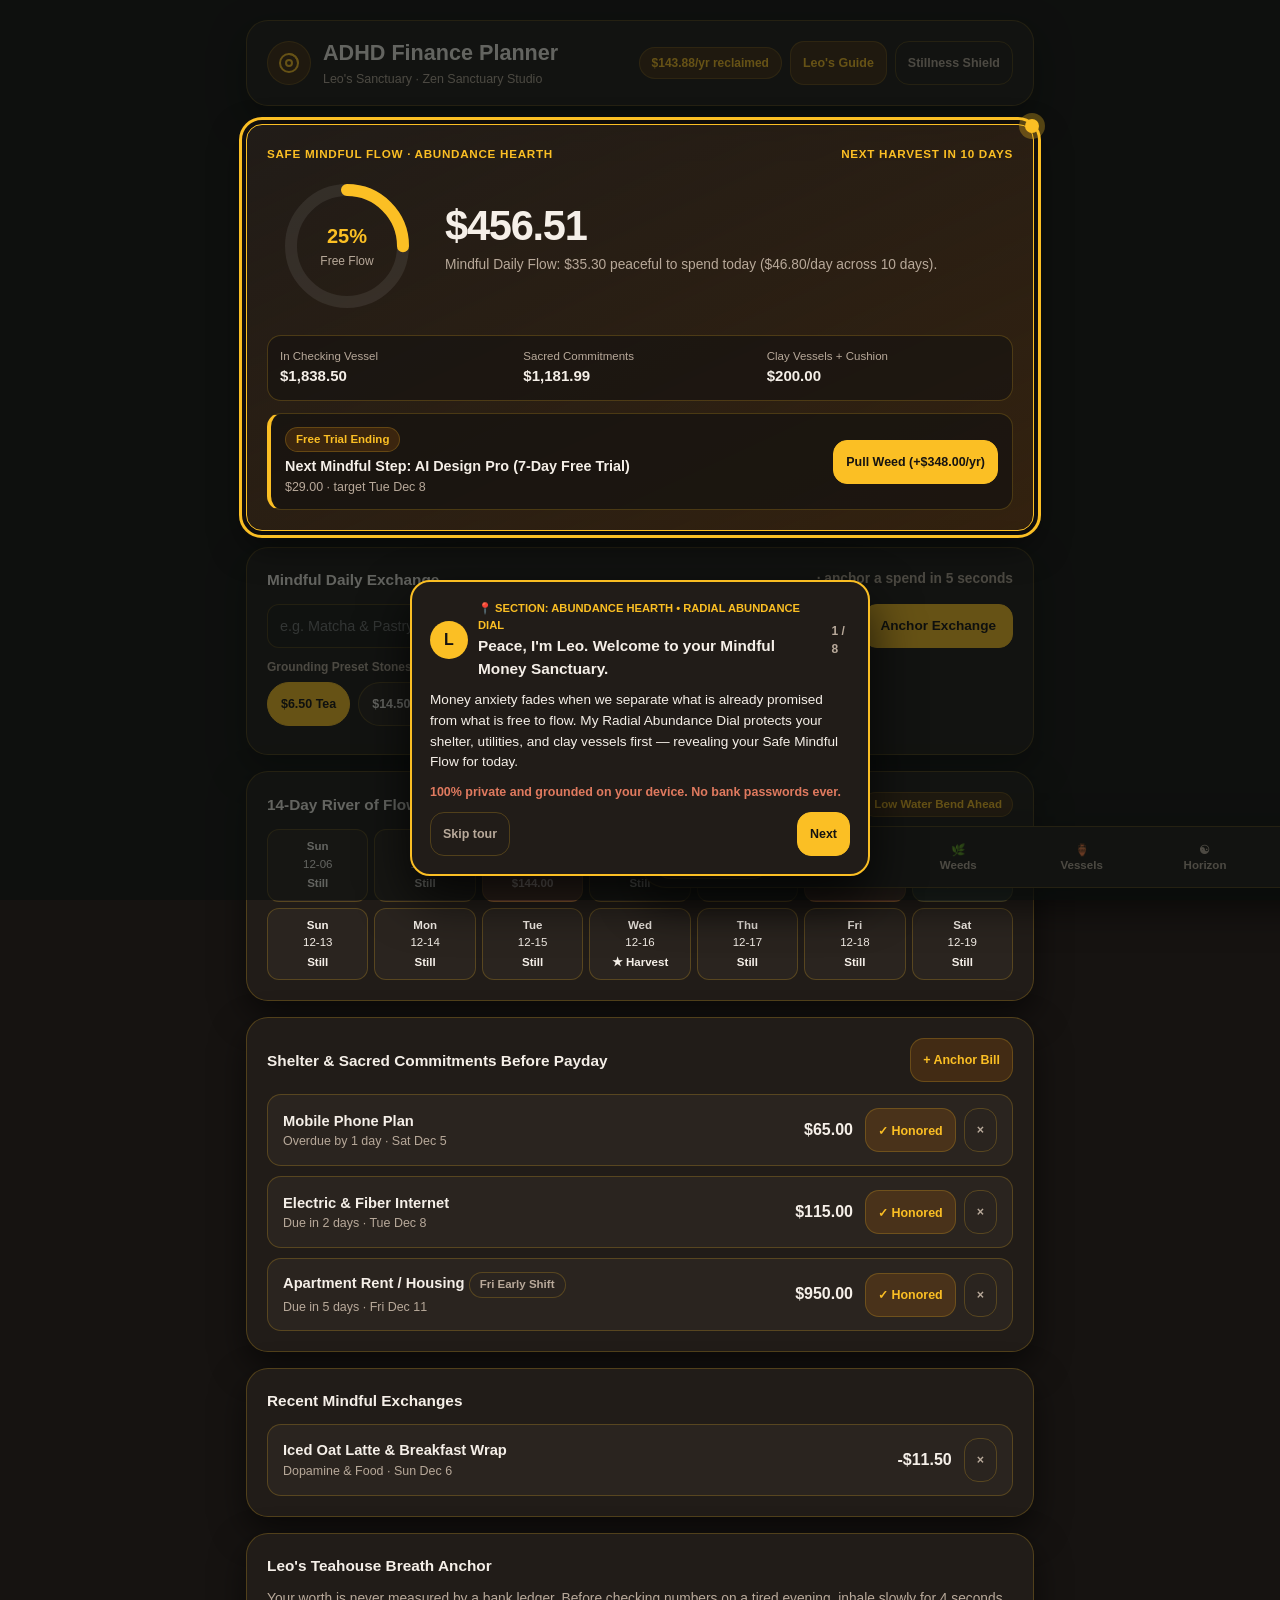
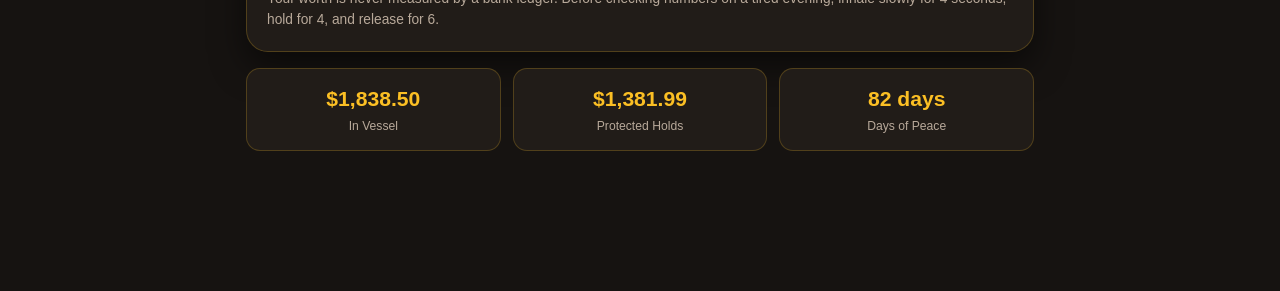
==== adhd-finance-planner-3/index.html @ 2d8dc76f "feat: publish tools and storefront" ====
<!DOCTYPE html>
<html lang="en">
<head>
  <meta charset="UTF-8">
  <meta name="viewport" content="width=device-width, initial-scale=1.0">
  <title>ADHD Finance Planner 3 — Wabi-Sabi Money Sanctuary, Radial Abundance Dial &amp; Payday Ritual</title>
  <meta name="description" content="A peaceful wabi-sabi personal finance sanctuary for neurodivergent minds: Radial SVG Abundance Dial, 4-Vessel Payday Tea Ritual, Pulling-the-Weeds Subscription Radar, Clay Sinking Vessels &amp; Grounded Net Worth Horizon. 100% private offline PWA.">
  <meta name="theme-color" content="#161311">
  <link rel="manifest" href="manifest.json">
  <link rel="apple-touch-icon" href="assets/apple-touch-icon.png">
  <link rel="icon" type="image/png" sizes="32x32" href="assets/favicon-32.png">
  <style id="zero-blur-lockout">
    #tutorial-overlay, .tutorial-overlay {
      backdrop-filter: none !important;
      -webkit-backdrop-filter: none !important;
      filter: none !important;
    }
  </style>
  <link rel="stylesheet" href="css/theme.css?v=3.0.2">
  <link rel="stylesheet" href="css/app.css?v=3.0.2">
  <link rel="stylesheet" href="css/components.css?v=3.0.2">
</head>
<body data-theme="wabi-sabi" data-active-tab="hearth">

  <div class="sanctuary-shell">
    <header class="app-header">
      <div class="brand-wrapper">
        <div class="brand-stone" aria-hidden="true">
          <svg width="24" height="24" viewBox="0 0 24 24" fill="none" stroke="currentColor" stroke-width="2" stroke-linecap="round" stroke-linejoin="round"><circle cx="12" cy="12" r="9"/><path d="M12 3a9 9 0 0 1 9 9"/><circle cx="12" cy="12" r="3"/></svg>
        </div>
        <div>
          <h1 class="brand-title">ADHD Finance Planner</h1>
          <div class="brand-subtitle">Leo's Sanctuary · Zen Sanctuary Studio</div>
        </div>
      </div>

      <div class="header-actions">
        <span id="badge-tax-saved" class="badge-pill" title="Annual energy reclaimed from pulled subscription weeds">$0.00/yr reclaimed</span>
        <button id="btn-launch-tour" class="btn btn-sm btn-secondary" type="button">Leo's Guide</button>
        <button id="btn-toggle-fog" class="btn btn-sm btn-ghost" type="button" aria-pressed="false">Stillness Shield</button>
      </div>
    </header>

    <!-- Screen 1: Hearth (Radial Abundance Dial & Daily Mindful Flow) -->
    <main id="screen-hearth" class="app-screen active">
      <section id="hero-pulse" class="card hero-card" aria-label="Abundance Hearth &amp; Radial Dial">
        <div id="radial-abundance-dial"></div>
      </section>

      <section class="card fog-hide" aria-label="Mindful daily exchange">
        <div class="card-title">
          <span>Mindful Daily Exchange</span>
          <span class="muted">· anchor a spend in 5 seconds</span>
        </div>
        <div class="inline-form">
          <input id="qa-spend-title" class="input" type="text" maxlength="120" placeholder="e.g. Matcha &amp; Pastry, Market Groceries, Book" autocomplete="off">
          <input id="qa-spend-amount" class="input" type="number" min="0.01" max="100000" step="0.01" value="6.50" style="max-width:125px;" aria-label="Exchange amount">
          <button id="btn-qa-spend" class="btn btn-primary" type="button">Anchor Exchange</button>
        </div>
        <div class="chip-label">Grounding Preset Stones</div>
        <div id="qa-amount-chips" class="chip-row" role="group" aria-label="Exchange presets">
          <button type="button" class="chip selected" data-cents="650" data-label="Warm Tea / Coffee">$6.50 Tea</button>
          <button type="button" class="chip" data-cents="1450" data-label="Nourishing Bowl">$14.50 Meal</button>
          <button type="button" class="chip" data-cents="3500" data-label="Market Provisions">$35.00 Market</button>
          <button type="button" class="chip" data-cents="2000" data-label="Small Joy Gift">$20.00 Joy</button>
        </div>
      </section>

      <section class="card fog-hide" aria-label="14-day river of cashflow">
        <div class="card-title">
          <span>14-Day River of Flow</span>
          <span id="weather-status-tag" class="tag ok">Gentle Current</span>
        </div>
        <div id="weather-ribbon" class="weather-grid"></div>
      </section>

      <section class="card fog-hide" aria-label="Shelter and sacred commitments">
        <div class="card-title">
          <span>Shelter &amp; Sacred Commitments Before Payday</span>
          <button class="btn btn-secondary btn-sm" type="button" data-open-modal="modal-add-bill">+ Anchor Bill</button>
        </div>
        <div id="pulse-bills-list" class="list"></div>
      </section>

      <section class="card fog-hide" aria-label="Recent mindful exchanges">
        <div class="card-title">Recent Mindful Exchanges</div>
        <div id="recent-tx-list" class="list"></div>
      </section>

      <section id="teahouse-breath-card" class="card fog-hide" aria-label="Leo's Grounding Breath">
        <div class="card-title">Leo's Teahouse Breath Anchor</div>
        <p class="muted">Your worth is never measured by a bank ledger. Before checking numbers on a tired evening, inhale slowly for 4 seconds, hold for 4, and release for 6.</p>
      </section>

      <section class="stat-grid fog-hide" aria-label="Sanctuary harmony metrics">
        <div class="stat"><div id="stat-checking" class="stat-num">$0.00</div><div class="stat-label">In Vessel</div></div>
        <div class="stat"><div id="stat-promised" class="stat-num">$0.00</div><div class="stat-label">Protected Holds</div></div>
        <div class="stat"><div id="stat-runway" class="stat-num">0 days</div><div class="stat-label">Days of Peace</div></div>
      </section>
    </main>

    <!-- Screen 2: Flow (Mindful Payday Tea Ritual — 4-Vessel Pour) -->
    <section id="screen-flow" class="app-screen">
      <div class="screen-head">
        <div>
          <h2>Mindful Payday Tea Ritual</h2>
          <p class="muted">When abundance arrives, pour every penny calmly across 4 clay vessels.</p>
        </div>
      </div>

      <div id="autopilot-card" class="card">
        <div class="card-title">1. Prepare Your Incoming Harvest</div>
        <div class="grid-2">
          <label class="field">
            <span>Harvest Label</span>
            <input id="pay-label" class="input" type="text" maxlength="80" value="Bi-Weekly Harvest" autocomplete="off">
          </label>
          <label class="field">
            <span>Net Harvest Amount ($)</span>
            <input id="pay-amount" class="input" type="number" min="1" max="1000000" step="0.01" value="2400.00">
          </label>
        </div>
        <div class="chip-label">Choose Your 4-Vessel Pour Harmony</div>
        <div id="pay-preset-chips" class="chip-row" role="group" aria-label="Payday pour presets">
          <button type="button" class="chip selected" data-preset="balanced">Balanced Harmony 50 / 20 / 10 / 20</button>
          <button type="button" class="chip" data-preset="catchup">Shelter Grounding 60 / 15 / 15 / 10</button>
          <button type="button" class="chip" data-preset="freelance">Artisan Tax Cushion 45 / 25 / 15 / 15</button>
          <button type="button" class="chip" data-preset="gentle">Restorative Joy 50 / 15 / 10 / 25</button>
        </div>

        <div id="autopilot-preview" class="split-grid"></div>

        <div class="row-actions">
          <button id="btn-run-autopilot" class="btn btn-primary" type="button">Pour Paycheck Ritual</button>
        </div>
      </div>

      <div class="card">
        <div class="card-title">Past Payday Tea Rituals</div>
        <div id="paycheck-history-list" class="list"></div>
      </div>
    </section>

    <!-- Screen 3: Weeds (Pulling the Weeds — Subscription & Trial Sanctuary) -->
    <section id="screen-weeds" class="app-screen">
      <div class="screen-head">
        <div>
          <h2>Pulling the Weeds · Subscription Sanctuary</h2>
          <p class="muted">Spot free trials before they take root and turn pulled weeds into Reclaimed Yearly Energy.</p>
        </div>
        <button class="btn btn-primary btn-sm" type="button" data-open-modal="modal-add-sub">+ Note Sub / Trial</button>
      </div>

      <div id="radar-trophy-card" class="card"></div>

      <div class="card">
        <div class="card-title">
          <span>Garden Beds (Active Drains vs. Pulled Weeds)</span>
          <div id="radar-filter" class="chip-row" role="group" aria-label="Garden filter">
            <button type="button" class="chip selected" data-sub-filter="active">Growing &amp; Trials</button>
            <button type="button" class="chip" data-sub-filter="cancelled">Pulled Weeds (Reclaimed)</button>
          </div>
        </div>
        <div id="subs-list" class="list"></div>
      </div>

      <div class="card">
        <div class="card-title">Shame-Free Catch-Up Chamber</div>
        <p class="muted" style="margin-bottom:10px;">No flashing alarms. Choose one gentle path for any overdue stone or ending trial:</p>
        <div id="triage-list" class="list"></div>
      </div>
    </section>

    <!-- Screen 4: Vessels (Clay Sinking Vessels) -->
    <section id="screen-vessels" class="app-screen">
      <div class="screen-head">
        <div>
          <h2>Clay Sinking Vessels</h2>
          <p class="muted">Fill quiet vessels drop by drop for seasonal renewals, car care, and future rest.</p>
        </div>
        <button class="btn btn-primary btn-sm" type="button" data-open-modal="modal-add-bucket">+ Shape Vessel</button>
      </div>

      <div id="buckets-card" class="card">
        <div id="buckets-list" class="list"></div>
      </div>
    </section>

    <!-- Screen 5: Horizon (Peace & Grounded Net Worth) -->
    <section id="screen-horizon" class="app-screen">
      <div class="screen-head">
        <div>
          <h2>Grounded Horizon &amp; Net Worth</h2>
          <p class="muted">Your complete offline sanctuary balance sheet with anti-double-counting sync.</p>
        </div>
      </div>

      <div id="wealth-summary-card" class="card"></div>

      <div class="card">
        <div class="card-title">Grounding Checking Sync (Anti-Double-Counting)</div>
        <p class="muted" style="margin-bottom:10px;">Enter your current checking balance anytime. Today's earlier logged exchanges are never deducted twice.</p>
        <div class="inline-form">
          <input id="sync-balance-input" class="input" type="number" step="0.01" placeholder="Current checking balance ($)">
          <button id="btn-sync-balance" class="btn btn-primary" type="button">Ground Balance</button>
        </div>
      </div>

      <div class="card">
        <div class="card-title">All Sanctuary Vessels &amp; Debts</div>
        <div id="accounts-list" class="list"></div>
        <div class="inline-form" style="margin-top:12px;">
          <input id="new-acct-name" class="input" type="text" maxlength="60" placeholder="Vessel name (e.g. Peace Reserve)">
          <select id="new-acct-type" class="input" style="max-width:155px;" aria-label="Account type">
            <option value="checking">Checking</option>
            <option value="savings">Savings / Cushion</option>
            <option value="debt">Card / Loan</option>
          </select>
          <input id="new-acct-bal" class="input" type="number" step="0.01" value="0" style="max-width:120px;" aria-label="Balance">
          <button id="btn-add-account" class="btn btn-secondary" type="button">Add Vessel</button>
        </div>
      </div>
    </section>

    <!-- Screen 6: Settings -->
    <section id="screen-settings" class="app-screen">
      <div class="screen-head">
        <div>
          <h2>Sanctuary Calibration</h2>
          <p class="muted">Your thoughts and numbers never leave this device. Zero cloud tracking.</p>
        </div>
      </div>

      <div class="card">
        <div class="card-title">Wabi-Sabi Sanctuary Aesthetics</div>
        <div id="theme-picker" class="chip-row"></div>
        <label class="switch-row">
          <span>Soft wooden chime on completion</span>
          <input id="set-sound" type="checkbox" checked>
        </label>
      </div>

      <div class="card">
        <div class="card-title">Payday Rhythm &amp; Bare-Bones Peace Floor</div>
        <div class="grid-2">
          <label class="field">
            <span>Next Payday Date</span>
            <input id="set-next-payday" class="input" type="date">
          </label>
          <label class="field">
            <span>Monthly Bare-Bones Peace Floor ($)</span>
            <input id="set-survival" class="input" type="number" min="100" max="100000" step="50" value="2200">
          </label>
        </div>
        <div class="grid-2">
          <label class="field">
            <span>Forgiveness "Oops Cushion" ($)</span>
            <input id="set-oops" class="input" type="number" min="0" max="10000" step="5" value="50">
          </label>
          <label class="field">
            <span>Currency Symbol</span>
            <select id="set-currency" class="input">
              <option value="USD">USD ($)</option>
              <option value="CAD">CAD (CA$)</option>
              <option value="GBP">GBP (£)</option>
              <option value="EUR">EUR (€)</option>
              <option value="AUD">AUD (A$)</option>
            </select>
          </label>
        </div>
        <button id="btn-save-settings" class="btn btn-primary btn-sm" type="button">Save Sanctuary Rhythm</button>
      </div>

      <div class="card">
        <div class="card-title">Clean Slate, Sample Stones &amp; Local Backups</div>
        <div class="row-actions">
          <button id="btn-clean-slate" class="btn btn-secondary" type="button">🧹 Start Clean Slate</button>
          <button id="btn-load-sample" class="btn btn-secondary" type="button">🌱 Load Sample Data</button>
          <button id="btn-restart-tour" class="btn btn-ghost" type="button">Replay Leo's Tour</button>
        </div>
        <div class="row-actions" style="margin-top:10px;">
          <button id="btn-export-json" class="btn btn-secondary" type="button">Export JSON Backup</button>
          <button id="btn-import-json" class="btn btn-secondary" type="button">Import JSON Backup</button>
          <input id="file-import" type="file" accept="application/json,.json" style="display:none;">
          <button id="btn-reset-data" class="btn btn-danger-soft" type="button">Clear All Stones</button>
        </div>
      </div>
    </section>

    <!-- Curved Floating Zen Island Navigation (6 % 6 === 0 desktop, 6 % 3 === 0 mobile) -->
    <nav id="bottom-nav" class="zen-island-nav" aria-label="Sanctuary Navigation">
      <button class="nav-btn active" type="button" data-tab="hearth"><span class="nav-ico">🕯</span><span>Hearth</span></button>
      <button class="nav-btn" type="button" data-tab="flow"><span class="nav-ico">🍵</span><span>Pay Ritual</span></button>
      <button class="nav-btn" type="button" data-tab="weeds"><span class="nav-ico">🌿</span><span>Weeds</span></button>
      <button class="nav-btn" type="button" data-tab="vessels"><span class="nav-ico">🏺</span><span>Vessels</span></button>
      <button class="nav-btn" type="button" data-tab="horizon"><span class="nav-ico">☯</span><span>Horizon</span></button>
      <button class="nav-btn" type="button" data-tab="settings"><span class="nav-ico">⚙</span><span>Sanctuary</span></button>
    </nav>
  </div>

  <!-- Modal 1: Add Bill -->
  <div id="modal-add-bill" class="app-modal" role="dialog" aria-modal="true" aria-labelledby="add-bill-h">
    <div class="modal-card">
      <div class="modal-head">
        <h3 id="add-bill-h">Anchor Sacred Commitment / Bill</h3>
        <button class="btn-x" type="button" data-close-modal="modal-add-bill" aria-label="Close">×</button>
      </div>
      <label class="field"><span>Commitment Title</span><input id="bill-title" class="input" type="text" maxlength="120" placeholder="e.g. Sanctuary Rent, Warmth &amp; Light"></label>
      <div class="grid-2">
        <label class="field"><span>Amount ($)</span><input id="bill-amount" class="input" type="number" min="0.01" step="0.01" value="85.00"></label>
        <label class="field"><span>Due Date</span><input id="bill-due" class="input" type="date"></label>
      </div>
      <label class="switch-row"><span>Shift weekend due dates to Friday early</span><input id="bill-weekend" type="checkbox" checked></label>
      <p id="bill-error" class="form-error" role="alert"></p>
      <div class="row-actions">
        <button id="btn-save-bill" class="btn btn-primary" type="button">Anchor Bill</button>
        <button class="btn btn-ghost" type="button" data-close-modal="modal-add-bill">Cancel</button>
      </div>
    </div>
  </div>

  <!-- Modal 2: Add Subscription -->
  <div id="modal-add-sub" class="app-modal" role="dialog" aria-modal="true" aria-labelledby="add-sub-h">
    <div class="modal-card">
      <div class="modal-head">
        <h3 id="add-sub-h">Note Subscription or Free Trial</h3>
        <button class="btn-x" type="button" data-close-modal="modal-add-sub" aria-label="Close">×</button>
      </div>
      <label class="field"><span>Service Name</span><input id="sub-name" class="input" type="text" maxlength="120" placeholder="e.g. Meditation App Trial, Streaming"></label>
      <div class="grid-2">
        <label class="field"><span>Cost ($)</span><input id="sub-amount" class="input" type="number" min="0.01" step="0.01" value="14.99"></label>
        <label class="field"><span>Billing Cycle</span><select id="sub-cycle" class="input">
          <option value="monthly">Monthly</option>
          <option value="yearly">Yearly</option>
          <option value="quarterly">Quarterly</option>
          <option value="weekly">Weekly</option>
        </select></label>
      </div>
      <div class="grid-2">
        <label class="field"><span>Next Renewal / Trial End</span><input id="sub-next-date" class="input" type="date"></label>
        <label class="field"><span>Cancel-By Alert Lead (Days)</span><input id="sub-lead-days" class="input" type="number" min="1" max="30" value="3"></label>
      </div>
      <label class="switch-row"><span>Mark as Free Trial Weed (High Alert)</span><input id="sub-is-trial" type="checkbox"></label>
      <p id="sub-error" class="form-error" role="alert"></p>
      <div class="row-actions">
        <button id="btn-save-sub" class="btn btn-primary" type="button">Plant Note</button>
        <button class="btn btn-ghost" type="button" data-close-modal="modal-add-sub">Cancel</button>
      </div>
    </div>
  </div>

  <!-- Modal 3: Add Clay Vessel -->
  <div id="modal-add-bucket" class="app-modal" role="dialog" aria-modal="true" aria-labelledby="add-bucket-h">
    <div class="modal-card">
      <div class="modal-head">
        <h3 id="add-bucket-h">Shape Clay Sinking Vessel</h3>
        <button class="btn-x" type="button" data-close-modal="modal-add-bucket" aria-label="Close">×</button>
      </div>
      <label class="field"><span>Vessel Name</span><input id="bucket-name" class="input" type="text" maxlength="80" placeholder="e.g. Car Care, Annual Renewals, Retreat"></label>
      <div class="grid-2">
        <label class="field"><span>Full Vessel Target ($)</span><input id="bucket-target" class="input" type="number" min="1" step="1" value="600"></label>
        <label class="field"><span>Already Stored ($)</span><input id="bucket-saved" class="input" type="number" min="0" step="1" value="100"></label>
      </div>
      <label class="field"><span>Per-Payday Gentle Pour ($)</span><input id="bucket-hold" class="input" type="number" min="0" step="1" value="50"></label>
      <label class="switch-row"><span>Protect this pour from daily Mindful Flow</span><input id="bucket-autohold" type="checkbox" checked></label>
      <p id="bucket-error" class="form-error" role="alert"></p>
      <div class="row-actions">
        <button id="btn-save-bucket" class="btn btn-primary" type="button">Shape Vessel</button>
        <button class="btn btn-ghost" type="button" data-close-modal="modal-add-bucket">Cancel</button>
      </div>
    </div>
  </div>

  <!-- Modal 4: Confirm -->
  <div id="modal-confirm" class="app-modal" role="dialog" aria-modal="true" aria-labelledby="confirm-h">
    <div class="modal-card">
      <div class="modal-head">
        <h3 id="confirm-h">Gentle Confirmation</h3>
        <button class="btn-x" type="button" data-close-modal="modal-confirm" aria-label="Close">×</button>
      </div>
      <p id="confirm-text" class="muted" style="margin-bottom:14px;"></p>
      <div class="row-actions">
        <button id="btn-confirm-yes" class="btn btn-danger-soft" type="button">Yes, release</button>
        <button class="btn btn-ghost" type="button" data-close-modal="modal-confirm">Keep as is</button>
      </div>
    </div>
  </div>

  <div id="toast" class="toast" role="status" aria-live="polite"></div>

  <!-- Guided Tour Overlay (Rules 16, 17, 18, 20) -->
  <div id="tutorial-overlay" class="tutorial-overlay" style="display:none;">
    <div id="tutorial-card" class="tutorial-card" style="display:none;" role="dialog" aria-live="polite" aria-labelledby="tutorial-title">
      <div class="tour-head">
        <div class="tour-avatar" aria-hidden="true">L</div>
        <div>
          <div id="tutorial-section-tag" class="tour-tag"></div>
          <div id="tutorial-title" class="tour-title"></div>
        </div>
        <div id="tutorial-step-count" class="tour-count"></div>
      </div>
      <p id="tutorial-message" class="tour-msg"></p>
      <p id="tutorial-hint" class="tour-hint"></p>
      <div class="tour-actions">
        <button id="tutorial-btn-skip" class="btn btn-ghost btn-sm" type="button">Skip tour</button>
        <span class="spacer"></span>
        <button id="tutorial-btn-prev" class="btn btn-secondary btn-sm" type="button">Back</button>
        <button id="tutorial-btn-next" class="btn btn-primary btn-sm" type="button">Next</button>
      </div>
    </div>
  </div>

  <script>
    if ('caches' in window) {
      caches.keys().then(function (keys) {
        keys.forEach(function (k) {
          if (k.indexOf('adhd-finance-planner-3-v1') !== -1) caches.delete(k);
        });
      }).catch(function () {});
    }
  </script>
  <script src="js/engine.js?v=3.0.2"></script>
  <script src="js/storage.js?v=3.0.2"></script>
  <script src="js/config.js?v=3.0.2"></script>
  <script src="js/tutorials.js?v=3.0.2"></script>
  <script src="js/app.js?v=3.0.2"></script>
</body>
</html>
---- adhd-finance-planner-3/css/theme.css ----
/**
 * ADHD Finance Planner 3 — Edition 3 (Zen Sanctuary Studio / Leo) Theme Tokens
 * Shop 3 Brand DNA: Warm Linen/Espresso Canvas (#161311), Earthy Sand Surfaces (#211c18), Warm Amber Accents (#fbbf24 / #d97706).
 */
:root,
body[data-theme="wabi-sabi"] {
  --bg-primary: #161311;
  --bg-elevated: #1c1815;
  --surface: #211c18;
  --surface-muted: #2a241f;
  --text-main: #f5efe8;
  --text-muted: #b8a99a;
  --border: rgba(251, 191, 36, 0.22);
  --accent: #fbbf24;
  --accent-strong: #d97706;
  --accent-soft: rgba(217, 119, 6, 0.18);
  --terracotta: #e07a5f;
  --ok: #81b29a;
  --ok-soft: rgba(129, 178, 154, 0.18);
  --shadow: 0 14px 34px rgba(0, 0, 0, 0.52);
  --radius: 22px;
  --radius-sm: 14px;
}

body[data-theme="terracotta-dawn"] {
  --bg-primary: #1c1412;
  --bg-elevated: #241917;
  --surface: #2b1e1b;
  --surface-muted: #362622;
  --text-main: #fbf0ec;
  --text-muted: #cfa99e;
  --border: rgba(224, 122, 95, 0.28);
  --accent: #e07a5f;
  --accent-strong: #c85d41;
  --accent-soft: rgba(224, 122, 95, 0.18);
  --terracotta: #f4a261;
  --ok: #81b29a;
  --ok-soft: rgba(129, 178, 154, 0.18);
}

body[data-theme="moss-garden"] {
  --bg-primary: #131714;
  --bg-elevated: #19201b;
  --surface: #1f2721;
  --surface-muted: #28332b;
  --text-main: #eef3ef;
  --text-muted: #a3b5a7;
  --border: rgba(129, 178, 154, 0.26);
  --accent: #81b29a;
  --accent-strong: #5f947a;
  --accent-soft: rgba(129, 178, 154, 0.18);
  --terracotta: #d4a373;
  --ok: #81b29a;
  --ok-soft: rgba(129, 178, 154, 0.18);
}

body[data-theme="espresso-zen"] {
  --bg-primary: #0e0c0a;
  --bg-elevated: #15120f;
  --surface: #1c1814;
  --surface-muted: #25201b;
  --text-main: #f7f3ee;
  --text-muted: #b0a293;
  --border: rgba(217, 119, 6, 0.26);
  --accent: #d97706;
  --accent-strong: #b45309;
  --accent-soft: rgba(217, 119, 6, 0.18);
  --terracotta: #fbbf24;
  --ok: #81b29a;
  --ok-soft: rgba(129, 178, 154, 0.18);
}
---- adhd-finance-planner-3/css/app.css ----
/**
 * ADHD Finance Planner 3 — Edition 3 (Zen Sanctuary Studio / Leo) Wabi-Sabi Sanctuary Shell
 * Enforces G-03 (Curved Zen Island Nav + Radial SVG Abundance Dial), G-04 (#161311),
 * G-05 (<400px 3x2 grid), G-14 (6%6==0, 6%3==0 nav symmetry), G-15 (edge hygiene).
 */
*, *::before, *::after {
  box-sizing: border-box;
  margin: 0;
  padding: 0;
}

html, body {
  background-color: var(--bg-primary);
  color: var(--text-main);
  font-family: -apple-system, BlinkMacSystemFont, "Segoe UI", Roboto, Helvetica, Arial, sans-serif;
  line-height: 1.52;
  min-height: 100vh;
  overflow-x: hidden;
  -webkit-font-smoothing: antialiased;
}

.sanctuary-shell {
  max-width: 820px;
  margin: 0 auto;
  padding: 20px 16px 140px;
  min-width: 0;
}

.app-header {
  display: flex;
  align-items: center;
  justify-content: space-between;
  gap: 12px;
  flex-wrap: wrap;
  padding: 16px 20px;
  background: var(--surface);
  border: 1px solid var(--border);
  border-radius: var(--radius);
  box-shadow: var(--shadow);
  margin-bottom: 18px;
  min-width: 0;
}

.brand-wrapper {
  display: flex;
  align-items: center;
  gap: 12px;
  min-width: 0;
}

.brand-stone {
  width: 44px;
  height: 44px;
  border-radius: 50%;
  background: var(--accent-soft);
  color: var(--accent);
  border: 1px solid var(--border);
  display: flex;
  align-items: center;
  justify-content: center;
  flex-shrink: 0;
}

.brand-title {
  font-size: clamp(1.1rem, 2.4vw, 1.35rem);
  font-weight: 800;
  color: var(--text-main);
  word-break: break-word;
}

.brand-subtitle {
  font-size: 0.78rem;
  color: var(--text-muted);
}

.header-actions {
  display: flex;
  align-items: center;
  gap: 8px;
  flex-wrap: wrap;
}

.app-screen {
  display: none;
  flex-direction: column;
  gap: 16px;
  min-width: 0;
}

.app-screen.active {
  display: flex;
}

body.fog .fog-hide {
  display: none !important;
}

.screen-head {
  display: flex;
  align-items: flex-start;
  justify-content: space-between;
  gap: 12px;
  flex-wrap: wrap;
}

.screen-head h2 {
  font-size: clamp(1.15rem, 2.5vw, 1.42rem);
  font-weight: 800;
}

.muted {
  color: var(--text-muted);
  font-size: 0.86rem;
}

.card {
  background: var(--surface);
  border: 1px solid var(--border);
  border-radius: var(--radius);
  padding: 20px;
  box-shadow: var(--shadow);
  min-width: 0;
}

.card-title {
  font-size: 0.96rem;
  font-weight: 800;
  color: var(--text-main);
  margin-bottom: 12px;
  display: flex;
  align-items: center;
  justify-content: space-between;
  gap: 8px;
  flex-wrap: wrap;
}

/* Radial Abundance Dial Layout (Exclusive to Edition 3) */
.hearth-radial-wrap {
  display: grid;
  grid-template-columns: 160px minmax(0, 1fr);
  gap: 18px;
  align-items: center;
  margin-bottom: 14px;
  min-width: 0;
}

.radial-dial-box {
  width: 150px;
  height: 150px;
  margin: 0 auto;
  position: relative;
  display: flex;
  align-items: center;
  justify-content: center;
}

.radial-center-text {
  position: absolute;
  text-align: center;
  font-size: 0.75rem;
  color: var(--text-muted);
}

.radial-center-pct {
  font-size: 1.25rem;
  font-weight: 900;
  color: var(--accent);
  display: block;
}

.grid-2 {
  display: grid;
  grid-template-columns: repeat(2, minmax(0, 1fr));
  gap: 12px;
  min-width: 0;
}

.stat-grid {
  display: grid;
  grid-template-columns: repeat(3, minmax(0, 1fr));
  gap: 12px;
  min-width: 0;
}

.stat {
  background: var(--surface);
  border: 1px solid var(--border);
  border-radius: var(--radius-sm);
  padding: 14px;
  text-align: center;
  min-width: 0;
}

.stat-num {
  font-size: clamp(1.05rem, 2.2vw, 1.32rem);
  font-weight: 800;
  color: var(--accent);
  word-break: break-word;
}

.stat-label {
  font-size: 0.76rem;
  color: var(--text-muted);
  margin-top: 2px;
}

/* Curved Floating Zen Island Navigation (6 % 6 === 0 desktop, 6 % 3 === 0 mobile) */
.zen-island-nav {
  position: fixed;
  bottom: 12px;
  left: 50%;
  transform: translateX(-50%);
  width: min(95vw, 760px);
  z-index: 900;
  background: var(--surface);
  border: 1.5px solid var(--border);
  border-radius: 26px;
  box-shadow: 0 16px 40px rgba(0, 0, 0, 0.65);
  display: grid;
  grid-template-columns: repeat(6, 1fr);
  gap: 6px;
  padding: 8px 12px;
}

.nav-btn {
  appearance: none;
  border: 1px solid transparent;
  background: transparent;
  color: var(--text-muted);
  border-radius: 18px;
  padding: 7px 4px;
  min-height: 44px;
  min-width: 0;
  display: flex;
  flex-direction: column;
  align-items: center;
  justify-content: center;
  gap: 2px;
  font-size: 0.72rem;
  font-weight: 700;
  cursor: pointer;
}

.nav-btn.active {
  background: var(--accent-soft);
  color: var(--accent);
  border-color: var(--border);
}

@media (max-width: 640px) {
  .sanctuary-shell {
    padding: 12px 10px 164px;
  }
  .card {
    padding: 15px;
  }
  .hearth-radial-wrap,
  .grid-2 {
    grid-template-columns: 1fr;
  }
  .zen-island-nav {
    grid-template-columns: repeat(3, 1fr);
    border-radius: 22px;
    padding: 6px 8px;
  }
}

@media (max-width: 400px) {
  .sanctuary-shell {
    padding: 10px 10px 170px;
  }
  .zen-island-nav {
    grid-template-columns: repeat(3, 1fr);
    gap: 4px;
  }
  .stat-grid {
    grid-template-columns: 1fr;
  }
}

@media (prefers-reduced-motion: reduce) {
  *, *::before, *::after {
    animation-duration: 0.01ms !important;
    transition-duration: 0.01ms !important;
  }
}
---- adhd-finance-planner-3/css/components.css ----
/**
 * ADHD Finance Planner 3 — Edition 3 (Zen Sanctuary Studio / Leo) Components & Zero-Blur Tour Shield
 */
.btn {
  appearance: none;
  border: 1px solid var(--border);
  background: var(--surface-muted);
  color: var(--text-main);
  font-weight: 700;
  font-size: 0.85rem;
  padding: 10px 16px;
  min-height: 44px;
  border-radius: 14px;
  cursor: pointer;
  display: inline-flex;
  align-items: center;
  justify-content: center;
  gap: 6px;
  text-decoration: none;
}

.btn-sm {
  padding: 7px 12px;
  font-size: 0.78rem;
  min-height: 44px;
}

.btn-primary {
  background: var(--accent);
  color: #161311;
  border-color: var(--accent);
  font-weight: 800;
}

.btn-secondary {
  background: var(--accent-soft);
  color: var(--accent);
  border-color: var(--border);
}

.btn-ghost {
  background: transparent;
  color: var(--text-muted);
  border-color: var(--border);
}

.btn-danger-soft {
  background: rgba(224, 122, 95, 0.16);
  color: #f4a261;
  border-color: rgba(224, 122, 95, 0.35);
}

.badge-pill {
  display: inline-flex;
  align-items: center;
  gap: 5px;
  background: var(--accent-soft);
  color: var(--accent);
  border: 1px solid var(--border);
  font-size: 0.75rem;
  font-weight: 800;
  padding: 6px 12px;
  border-radius: 999px;
}

.tag {
  display: inline-flex;
  align-items: center;
  gap: 4px;
  font-size: 0.72rem;
  font-weight: 700;
  padding: 3px 10px;
  border-radius: 999px;
  background: var(--surface-muted);
  border: 1px solid var(--border);
  color: var(--text-muted);
}

.tag.ok {
  background: var(--ok-soft);
  color: var(--ok);
}

.tag.warn {
  background: var(--accent-soft);
  color: var(--accent);
}

.hero-card {
  background: linear-gradient(155deg, var(--surface) 0%, rgba(217, 119, 6, 0.15) 100%);
  border: 1.5px solid var(--accent);
}

.hero-eyebrow {
  display: flex;
  align-items: center;
  justify-content: space-between;
  gap: 8px;
  flex-wrap: wrap;
  font-size: 0.73rem;
  font-weight: 800;
  text-transform: uppercase;
  letter-spacing: 0.06em;
  color: var(--accent);
  margin-bottom: 8px;
}

.hero-amount {
  font-size: clamp(1.9rem, 5vw, 2.6rem);
  font-weight: 900;
  color: var(--text-main);
  letter-spacing: -0.03em;
  line-height: 1.1;
  margin-bottom: 6px;
  word-break: break-word;
}

.hero-sub {
  font-size: 0.86rem;
  color: var(--text-muted);
  margin-bottom: 12px;
  word-break: break-word;
}

.hero-meta-grid {
  display: grid;
  grid-template-columns: repeat(3, minmax(0, 1fr));
  gap: 10px;
  background: rgba(22, 19, 17, 0.65);
  border: 1px solid var(--border);
  border-radius: var(--radius-sm);
  padding: 12px;
  margin-bottom: 12px;
  min-width: 0;
}

.meta-label { font-size: 0.72rem; color: var(--text-muted); }
.meta-val { font-size: 0.94rem; font-weight: 800; color: var(--text-main); word-break: break-word; }

.next-move-box {
  background: rgba(22, 19, 17, 0.75);
  border: 1px solid var(--border);
  border-left: 4px solid var(--accent);
  border-radius: var(--radius-sm);
  padding: 12px 14px;
  display: flex;
  align-items: center;
  justify-content: space-between;
  gap: 10px;
  flex-wrap: wrap;
  min-width: 0;
}

.next-move-title {
  font-weight: 800;
  font-size: 0.9rem;
  word-break: break-word;
  overflow-wrap: break-word;
}

.input {
  width: 100%;
  padding: 10px 12px;
  min-height: 44px;
  border-radius: 12px;
  border: 1px solid var(--border);
  background: var(--bg-elevated);
  color: var(--text-main);
  font-size: 0.9rem;
}

.field {
  display: flex;
  flex-direction: column;
  gap: 5px;
  margin-bottom: 12px;
  font-size: 0.82rem;
  font-weight: 700;
  color: var(--text-muted);
}

.inline-form {
  display: flex;
  gap: 8px;
  align-items: center;
  flex-wrap: wrap;
}

.inline-form .input { flex: 1 1 180px; }

.chip-label {
  font-size: 0.75rem;
  font-weight: 700;
  color: var(--text-muted);
  margin: 10px 0 6px;
}

.chip-row {
  display: flex;
  flex-wrap: wrap;
  gap: 8px;
  margin-bottom: 8px;
}

.chip {
  appearance: none;
  border: 1px solid var(--border);
  background: var(--surface-muted);
  color: var(--text-main);
  padding: 7px 13px;
  min-height: 44px;
  border-radius: 999px;
  font-size: 0.78rem;
  font-weight: 700;
  cursor: pointer;
}

.chip.selected {
  background: var(--accent);
  color: #161311;
  border-color: var(--accent);
}

.row-actions {
  display: flex;
  align-items: center;
  gap: 8px;
  flex-wrap: wrap;
  margin-top: 10px;
}

.list {
  display: flex;
  flex-direction: column;
  gap: 10px;
  min-width: 0;
}

.row {
  display: flex;
  align-items: center;
  justify-content: space-between;
  gap: 12px;
  flex-wrap: wrap;
  padding: 13px 15px;
  background: var(--surface-muted);
  border: 1px solid var(--border);
  border-radius: var(--radius-sm);
  min-width: 0;
}

.row-main { flex: 1 1 170px; min-width: 0; }

.row-title {
  font-weight: 800;
  font-size: 0.92rem;
  color: var(--text-main);
  word-break: break-word;
  overflow-wrap: break-word;
}

.row-sub {
  font-size: 0.78rem;
  color: var(--text-muted);
  word-break: break-word;
}

.progress {
  width: 100%;
  height: 10px;
  background: var(--bg-primary);
  border-radius: 999px;
  overflow: hidden;
  margin: 8px 0;
}

.progress > i {
  display: block;
  height: 100%;
  background: var(--accent);
  border-radius: 999px;
}

.split-grid {
  display: grid;
  grid-template-columns: repeat(2, minmax(0, 1fr));
  gap: 12px;
  margin: 12px 0;
}

.split-box {
  background: var(--surface-muted);
  border: 1px solid var(--border);
  border-radius: var(--radius-sm);
  padding: 14px;
  min-width: 0;
}

.split-box-title { font-size: 0.76rem; font-weight: 800; color: var(--terracotta); text-transform: uppercase; }
.split-box-amt { font-size: 1.32rem; font-weight: 900; color: var(--accent); margin: 4px 0; }

.weather-grid {
  display: grid;
  grid-template-columns: repeat(7, minmax(0, 1fr));
  gap: 6px;
  margin-top: 10px;
}

.weather-cell {
  border: 1px solid var(--border);
  border-radius: 12px;
  padding: 8px 4px;
  text-align: center;
  font-size: 0.72rem;
  background: var(--surface-muted);
  min-width: 0;
}

.weather-cell.lv-light { background: rgba(129, 178, 154, 0.18); }
.weather-cell.lv-ok { background: rgba(251, 191, 36, 0.16); }
.weather-cell.lv-heavy { background: rgba(217, 119, 6, 0.24); }
.weather-cell.lv-over { background: rgba(224, 122, 95, 0.32); color: #fde8e2; }

.empty {
  padding: 18px;
  text-align: center;
  background: var(--surface-muted);
  border: 1px dashed var(--border);
  border-radius: var(--radius-sm);
  color: var(--text-muted);
  font-size: 0.86rem;
}

.empty strong { display: block; color: var(--text-main); margin-bottom: 4px; }

.switch-row {
  display: flex;
  align-items: center;
  justify-content: space-between;
  gap: 12px;
  padding: 10px 0;
  font-size: 0.86rem;
  font-weight: 600;
}

.app-modal {
  position: fixed;
  inset: 0;
  z-index: 2000;
  background: rgba(10, 8, 6, 0.75);
  display: none;
  align-items: center;
  justify-content: center;
  padding: 16px;
}

.app-modal.open { display: flex; }

.modal-card {
  background: var(--surface);
  border: 1px solid var(--border);
  border-radius: var(--radius);
  padding: 22px;
  max-width: 480px;
  width: 100%;
  max-height: 90vh;
  overflow-y: auto;
}

.modal-head {
  display: flex;
  align-items: center;
  justify-content: space-between;
  margin-bottom: 14px;
}

.btn-x {
  appearance: none;
  border: 1px solid var(--border);
  background: var(--surface-muted);
  color: var(--text-main);
  width: 36px;
  height: 36px;
  border-radius: 50%;
  font-size: 1.1rem;
  cursor: pointer;
}

.form-error { color: #f4a261; font-size: 0.8rem; margin-bottom: 8px; }

.toast {
  position: fixed;
  bottom: 96px;
  left: 50%;
  transform: translateX(-50%);
  background: var(--accent);
  color: #161311;
  padding: 10px 18px;
  border-radius: 999px;
  font-size: 0.84rem;
  font-weight: 800;
  opacity: 0;
  pointer-events: none;
  transition: opacity 0.2s;
  z-index: 9500;
}

.toast.show { opacity: 1; }

/* Zero-Blur Guided Tour Overlay & Two-Layer Interactivity Shield (Rules 16, 17, 20) */
#tutorial-overlay,
.tutorial-overlay {
  position: fixed;
  inset: 0;
  z-index: 9999;
  background: transparent;
  backdrop-filter: none !important;
  -webkit-backdrop-filter: none !important;
  filter: none !important;
  pointer-events: auto;
}

body.tutorial-active .sanctuary-shell,
body.tutorial-active .app-header,
body.tutorial-active .zen-island-nav {
  pointer-events: none !important;
  animation: none !important;
  transform: none !important;
}

.tutorial-target-active,
body.tutorial-active .tutorial-target-active {
  position: relative;
  z-index: 10000 !important;
  pointer-events: auto !important;
  outline: 3px solid var(--accent) !important;
  outline-offset: 4px;
  border-radius: 16px;
}

.tutorial-beacon {
  position: absolute;
  top: -6px;
  right: -6px;
  width: 14px;
  height: 14px;
  border-radius: 50%;
  background: var(--accent);
  box-shadow: 0 0 0 6px rgba(251, 191, 36, 0.3);
  pointer-events: none;
}

#tutorial-card,
.tutorial-card {
  position: fixed;
  left: 50%;
  transform: translateX(-50%);
  bottom: 24px;
  width: min(92vw, 460px);
  max-height: calc(100vh - 120px);
  overflow-y: auto;
  z-index: 10001 !important;
  pointer-events: auto !important;
  background: var(--surface);
  color: var(--text-main);
  border: 2px solid var(--accent);
  border-radius: 20px;
  padding: 18px;
  box-shadow: 0 22px 50px rgba(0, 0, 0, 0.75);
  display: flex;
  flex-direction: column;
  gap: 10px;
}

.tour-head { display: flex; align-items: center; gap: 10px; }
.tour-avatar {
  width: 38px;
  height: 38px;
  border-radius: 50%;
  background: var(--accent);
  color: #161311;
  font-weight: 900;
  display: flex;
  align-items: center;
  justify-content: center;
  flex-shrink: 0;
}
.tour-tag { font-size: 0.7rem; font-weight: 800; color: var(--accent); text-transform: uppercase; }
.tour-title { font-size: 0.96rem; font-weight: 800; }
.tour-count { margin-left: auto; font-size: 0.75rem; font-weight: 700; color: var(--text-muted); }
.tour-msg { font-size: 0.85rem; color: var(--text-main); }
.tour-hint { font-size: 0.78rem; color: var(--terracotta); font-weight: 700; }
.tour-actions { display: flex; align-items: center; gap: 8px; }
.spacer { flex: 1; }

@media (max-width: 640px) {
  .hero-meta-grid,
  .split-grid {
    grid-template-columns: 1fr;
  }
  .weather-grid {
    grid-template-columns: repeat(4, minmax(0, 1fr));
  }
}
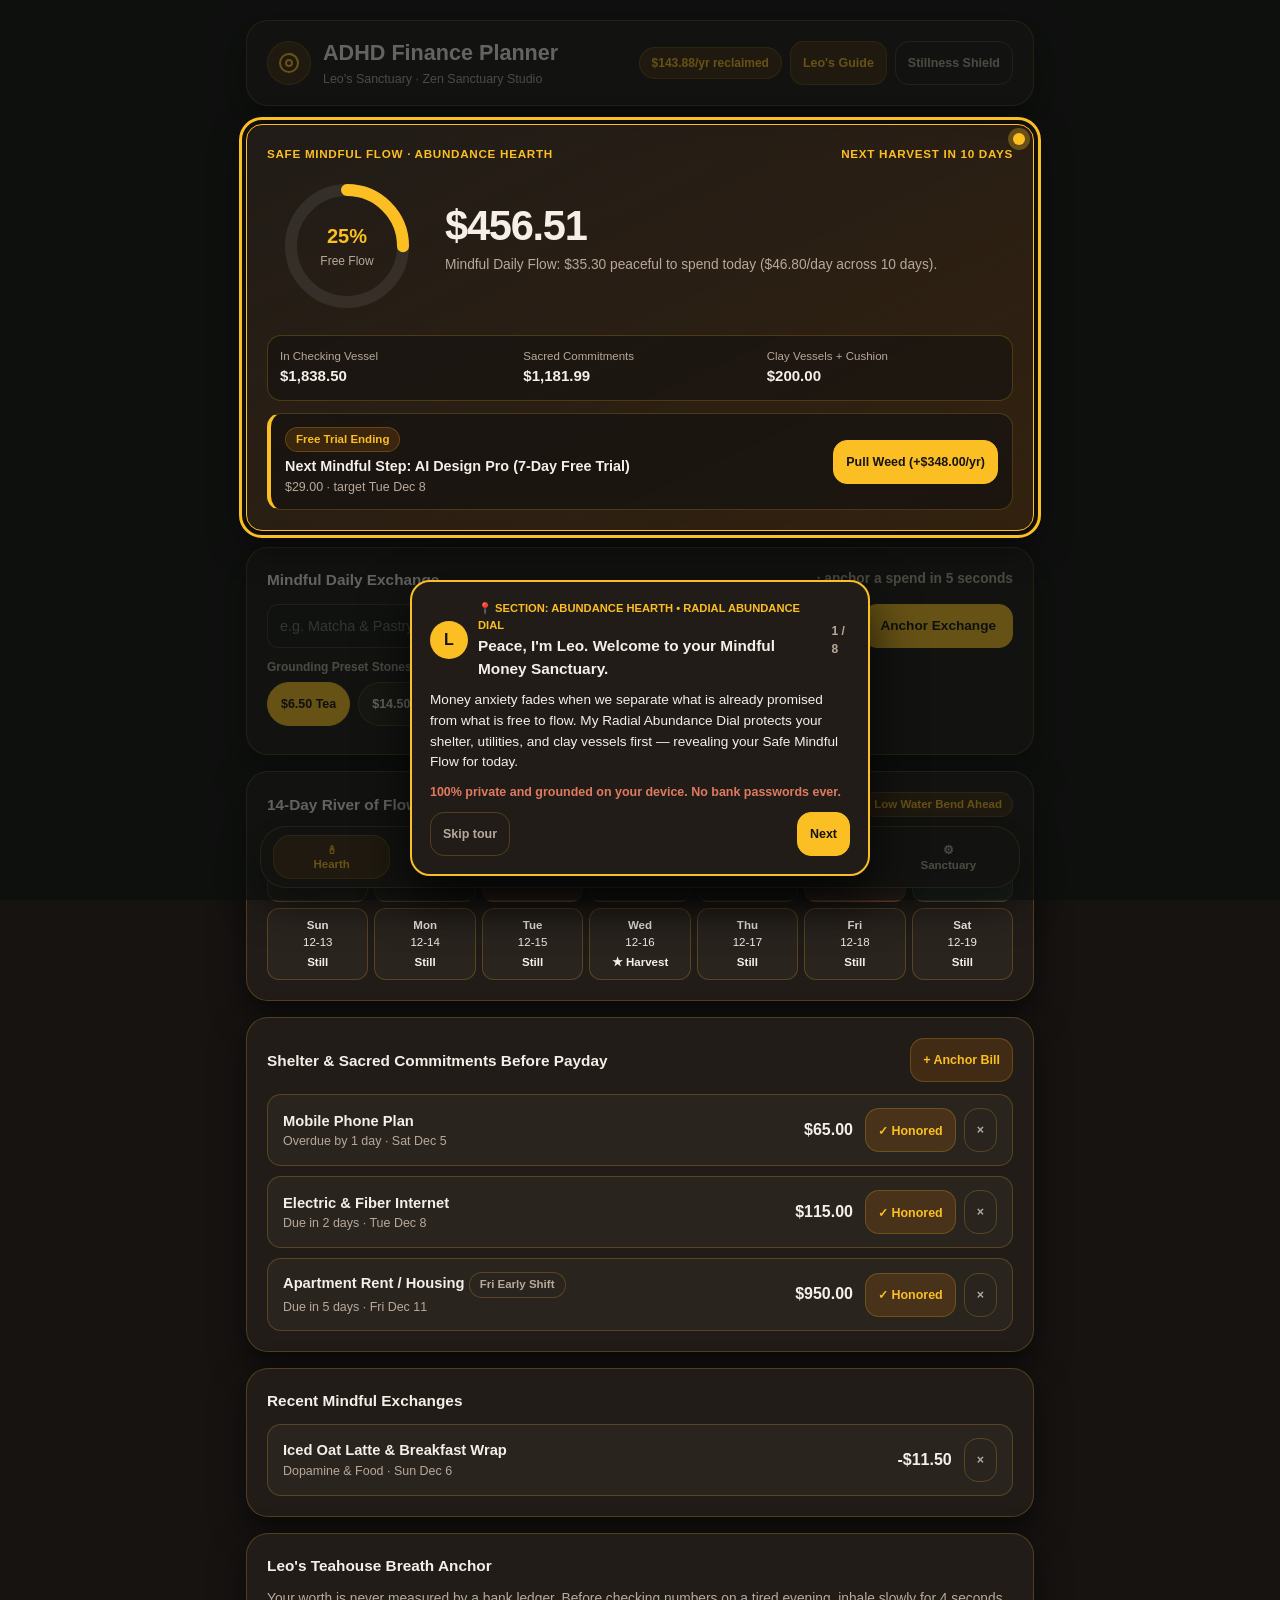
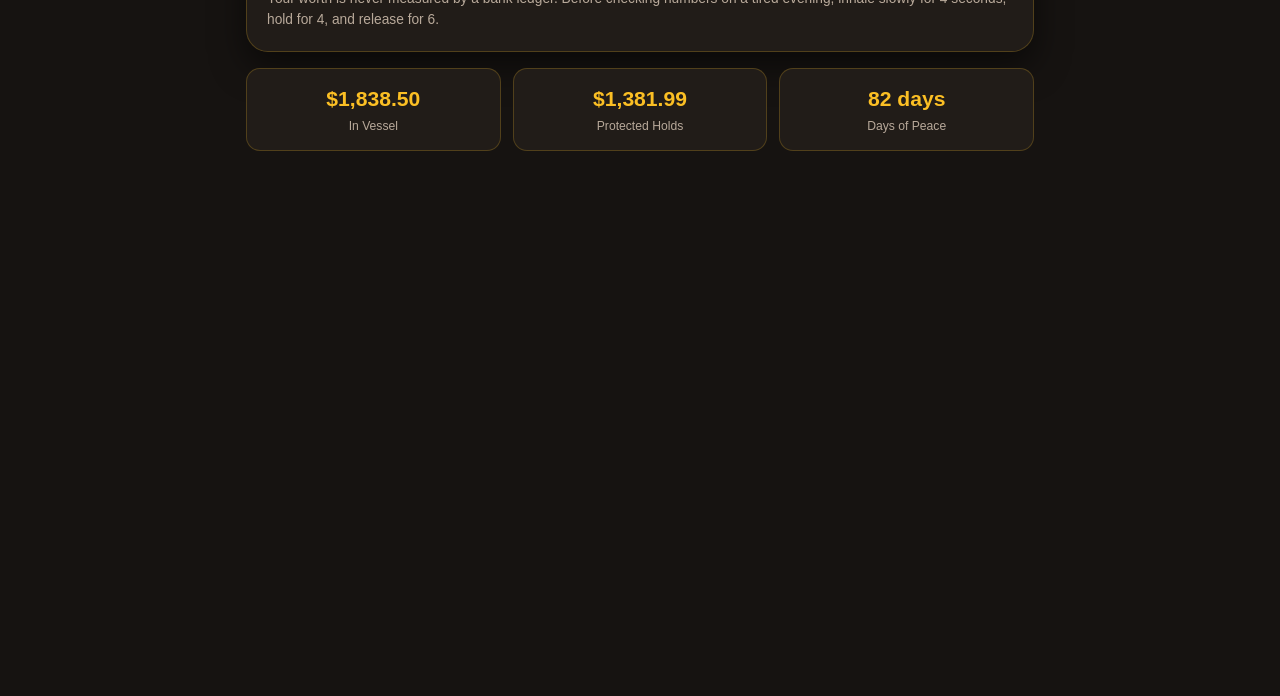
==== commit f60052ad: "feat: publish tools and storefront" ====
--- a/adhd-finance-planner-3/index.html
+++ b/adhd-finance-planner-3/index.html
@@ -16,9 +16,9 @@
       filter: none !important;
     }
   </style>
-  <link rel="stylesheet" href="css/theme.css?v=3.0.2">
-  <link rel="stylesheet" href="css/app.css?v=3.0.2">
-  <link rel="stylesheet" href="css/components.css?v=3.0.2">
+  <link rel="stylesheet" href="css/theme.css?v=3.0.3">
+  <link rel="stylesheet" href="css/app.css?v=3.0.3">
+  <link rel="stylesheet" href="css/components.css?v=3.0.3">
 </head>
 <body data-theme="wabi-sabi" data-active-tab="hearth">
 
@@ -414,15 +414,15 @@
     if ('caches' in window) {
       caches.keys().then(function (keys) {
         keys.forEach(function (k) {
-          if (k.indexOf('adhd-finance-planner-3-v1') !== -1) caches.delete(k);
+          if (k !== 'adhd-finance-planner-3-v3') caches.delete(k);
         });
       }).catch(function () {});
     }
   </script>
-  <script src="js/engine.js?v=3.0.2"></script>
-  <script src="js/storage.js?v=3.0.2"></script>
-  <script src="js/config.js?v=3.0.2"></script>
-  <script src="js/tutorials.js?v=3.0.2"></script>
-  <script src="js/app.js?v=3.0.2"></script>
+  <script src="js/engine.js?v=3.0.3"></script>
+  <script src="js/storage.js?v=3.0.3"></script>
+  <script src="js/config.js?v=3.0.3"></script>
+  <script src="js/tutorials.js?v=3.0.3"></script>
+  <script src="js/app.js?v=3.0.3"></script>
 </body>
 </html>
--- a/adhd-finance-planner-3/css/app.css
+++ b/adhd-finance-planner-3/css/app.css
@@ -9,14 +9,19 @@
   padding: 0;
 }
 
-html, body {
+html {
   background-color: var(--bg-primary);
   color: var(--text-main);
   font-family: -apple-system, BlinkMacSystemFont, "Segoe UI", Roboto, Helvetica, Arial, sans-serif;
   line-height: 1.52;
+  -webkit-font-smoothing: antialiased;
+}
+
+body {
+  background-color: var(--bg-primary);
+  color: var(--text-main);
   min-height: 100vh;
-  overflow-x: hidden;
-  -webkit-font-smoothing: antialiased;
+  overflow-x: clip;
 }
 
 .sanctuary-shell {
@@ -252,9 +257,24 @@
     padding: 12px 10px 164px;
   }
   .card {
-    padding: 15px;
-  }
-  .hearth-radial-wrap,
+    padding: 14px;
+  }
+  .hearth-radial-wrap {
+    grid-template-columns: 94px minmax(0, 1fr);
+    gap: 10px;
+    margin-bottom: 8px;
+  }
+  .radial-dial-box {
+    width: 88px;
+    height: 88px;
+  }
+  .radial-dial-box svg {
+    width: 88px;
+    height: 88px;
+  }
+  .radial-center-pct {
+    font-size: 0.96rem;
+  }
   .grid-2 {
     grid-template-columns: 1fr;
   }
--- a/adhd-finance-planner-3/css/components.css
+++ b/adhd-finance-planner-3/css/components.css
@@ -420,12 +420,19 @@
   pointer-events: auto;
 }
 
+body.tutorial-active {
+  padding-bottom: 45vh !important;
+}
+
 body.tutorial-active .sanctuary-shell,
-body.tutorial-active .app-header,
-body.tutorial-active .zen-island-nav {
+body.tutorial-active .app-header {
   pointer-events: none !important;
   animation: none !important;
   transform: none !important;
+}
+
+body.tutorial-active .zen-island-nav {
+  pointer-events: none !important;
 }
 
 .tutorial-target-active,
@@ -440,13 +447,13 @@
 
 .tutorial-beacon {
   position: absolute;
-  top: -6px;
-  right: -6px;
-  width: 14px;
-  height: 14px;
+  top: 8px;
+  right: 8px;
+  width: 12px;
+  height: 12px;
   border-radius: 50%;
   background: var(--accent);
-  box-shadow: 0 0 0 6px rgba(251, 191, 36, 0.3);
+  box-shadow: 0 0 0 5px rgba(251, 191, 36, 0.3);
   pointer-events: none;
 }
 
@@ -456,10 +463,10 @@
   left: 50%;
   transform: translateX(-50%);
   bottom: 24px;
-  width: min(92vw, 460px);
+  width: min(94vw, 460px);
   max-height: calc(100vh - 120px);
   overflow-y: auto;
-  z-index: 10001 !important;
+  z-index: 10020 !important;
   pointer-events: auto !important;
   background: var(--surface);
   color: var(--text-main);
@@ -493,10 +500,40 @@
 .tour-actions { display: flex; align-items: center; gap: 8px; }
 .spacer { flex: 1; }
 
-@media (max-width: 640px) {
-  .hero-meta-grid,
+@media (max-width: 700px) {
+  body.tutorial-active .zen-island-nav,
+  body.tutorial-active .app-header:not(:has(.tutorial-target-active)) {
+    display: none !important;
+  }
+  .hero-amount {
+    font-size: clamp(1.45rem, 5.4vw, 1.95rem);
+    margin-bottom: 2px;
+  }
+  .hero-sub {
+    font-size: 0.77rem;
+    margin-bottom: 8px;
+  }
+  .hero-meta-grid {
+    grid-template-columns: repeat(3, minmax(0, 1fr));
+    padding: 7px 9px;
+    gap: 6px;
+    margin-bottom: 8px;
+  }
+  .meta-label { font-size: 0.65rem; }
+  .meta-val { font-size: 0.8rem; }
+  .next-move-box { padding: 8px 10px; gap: 8px; }
+  #tutorial-card,
+  .tutorial-card {
+    padding: 12px 14px;
+    gap: 6px;
+    border-radius: 16px;
+  }
+  .tour-title { font-size: 0.86rem; }
+  .tour-msg { font-size: 0.78rem; line-height: 1.36; }
+  .tour-hint { font-size: 0.72rem; }
   .split-grid {
-    grid-template-columns: 1fr;
+    grid-template-columns: repeat(2, minmax(0, 1fr));
+    gap: 8px;
   }
   .weather-grid {
     grid-template-columns: repeat(4, minmax(0, 1fr));
